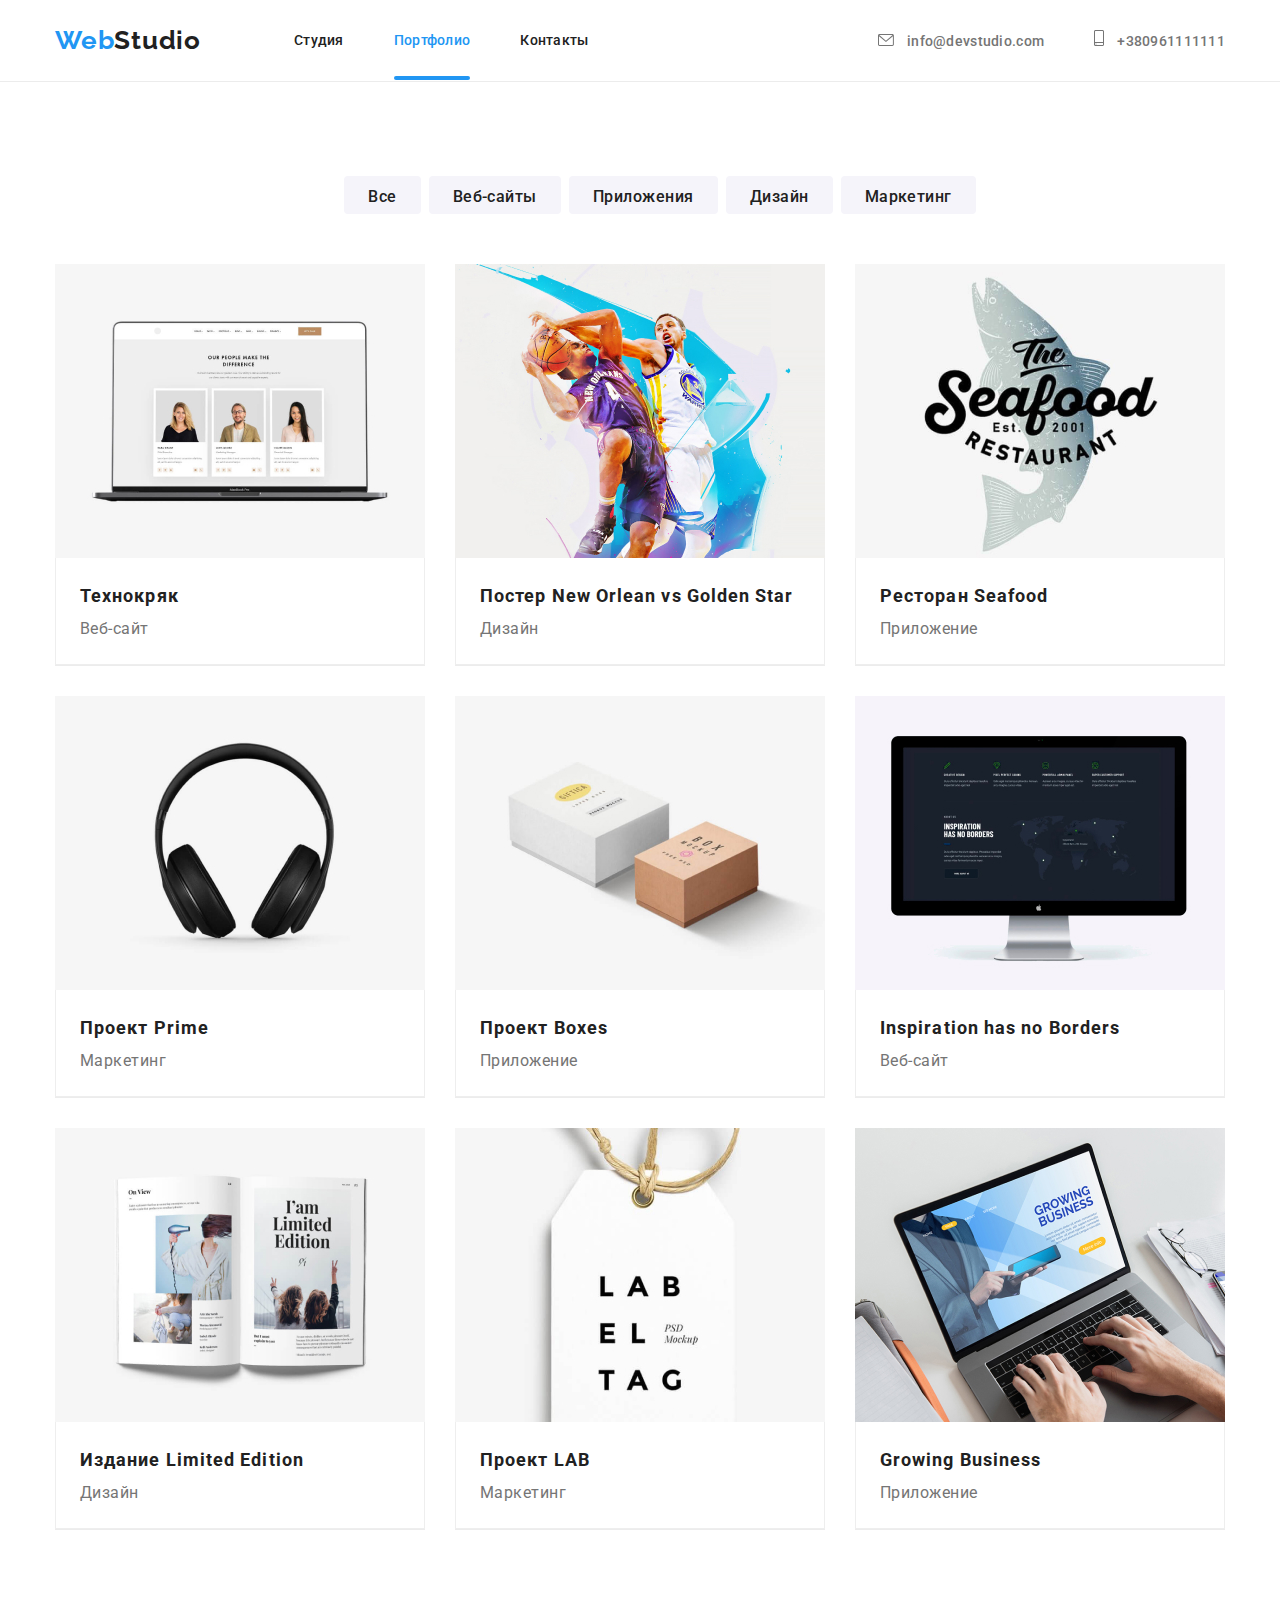
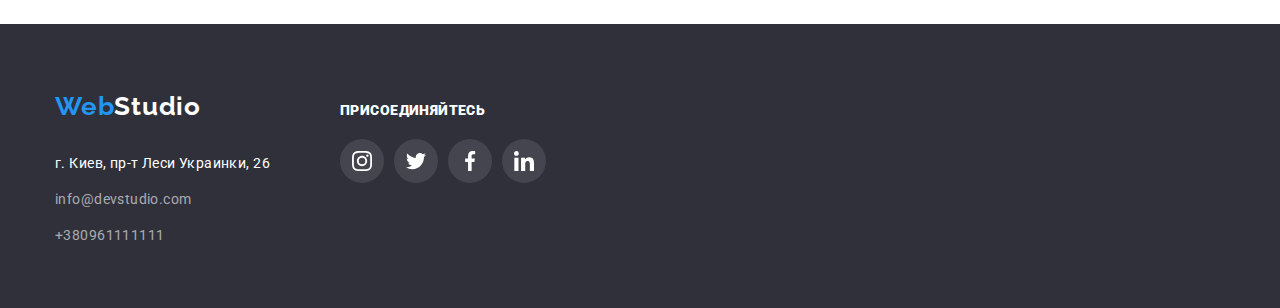
==== portfolio.html @ ef6bd687 "Initial commit" ====
<!DOCTYPE html>
<html lang="ru">
  <head>
    <meta charset="UTF-8" />
    <meta http-equiv="X-UA-Compatible" content="IE=edge" />
    <meta name="viewport" content="width=device-width, initial-scale=1.0" />
    <title>Portfolio</title>
    <!-- Шрифти -->
    <link rel="preconnect" href="https://fonts.googleapis.com" />
    <link rel="preconnect" href="https://fonts.gstatic.com" crossorigin />
    <link
      href="https://fonts.googleapis.com/css2?family=Raleway:wght@400;700&family=Roboto:wght@400;500;700;900&display=swap"
      rel="stylesheet"/>
    <!-- Нормалізатор стилів -->
    <link
      rel="stylesheet"
      href="https://cdnjs.cloudflare.com/ajax/libs/modern-normalize/1.1.0/modern-normalize.min.css"/>
    <!-- Кастомні стилі -->
    <link rel="stylesheet" href="./css/styles.css" />
  </head>

  <body>
    <!-- Секція header -->
    <header class="header-page">
      <div class="container header-container">
        <a
          class="logo"
          href="./index.html"
          aria-label="Посилання на студію"
          lang="en-us"
          >Web<span class="studio">Studio</span></a>
        <!-- Секція Menu nav -->
        <nav>
          <ul class="menu-nav-list list">
            <li class="nav-link">
              <a
                class="first-nav-port item-nav"
                href="./index.html"
                aria-label="Посилання на студию"
                >Студия</a>
            </li>
            <li class="nav-link">
              <a
                class="scnd-nav-port item-nav current-link"
                href="./portfolio.html"
                aria-label="Посилання на Портфолио"
                >Портфолио</a>
            </li>
            <li class="nav-link">
              <a class="thrd-nav-port item-nav" href="/Контакты">Контакты</a>
            </li>
          </ul>
        </nav>
        <!-- Пошта та телефон -->
        <div class="contact-nav">
          <ul class="contact-list">
            <li class="contact-item">
              <a
                class="link-mail contact-link"
                href="mailto:info@devstudio.com">
                <svg class="contact-icon" width="16" height="12">
                  <use href="./images/icons-svg.svg#icon-mail"></use>
                </svg>
                info@devstudio.com</a>
            </li>
            <li class="contact-item">
              <a class="tel-hd contact-link" href="tel:+380961111111">
                <svg class="contact-icon phone-icon" width="10" height="16">
                  <use href="./images/icons-svg.svg#icon-smartphone"></use>
                </svg>
                +380961111111</a>
            </li>
          </ul>
        </div>
      </div>
    </header>
    <main>
      <!-- <h1>Фильтр портфолио</h1> -->
      <section class="section">
        <div class="container">
          <ul class="button-list">
            <li>
              <button class="button-text btn-all" type="button">Все</button>
            </li>
            <li>
              <button class="button-text btn-web" type="button">
                Веб-сайты
              </button>
            </li>
            <li>
              <button class="button-text btn-apps" type="button">
                Приложения
              </button>
            </li>
            <li>
              <button class="button-text btn-dsgn" type="button">Дизайн</button>
            </li>
            <li>
              <button class="button-text btn-mrktng" type="button">
                Маркетинг
              </button>
            </li>
          </ul>
          <!-- Service gallery -->
          <ul class="all-services card-set">
            <li class="services-item card-set-item">
              <div class="portfolio-overlay">
                <img
                  class="portfolio-img"
                  src="./images/portfolio-images/img-1.jpg"
                  alt="Ноутбук"
                  width="370"/>
                <p class="portfolio-desc">
                  Ресурс предлагает комплексные предложения с разным уровнем
                  функционала и сервисов. Все это позволит посетителю получить
                  исчерпывающие сведения о компании или частном лице.
                </p>
              </div>
              <div class="wrap-border">
                <h2 class="name-service">Технокряк</h2>
                <p class="type-service">Веб-сайт</p>
              </div>
            </li>
            <li class="services-item card-set-item">
              <div class="portfolio-overlay">
                <img
                  class="portfolio-img"
                  src="./images/portfolio-images/img-2.jpg"
                  alt="Постер"
                  width="370"/>
                <p class="portfolio-desc">
                  Ресурс предлагает комплексные предложения с разным уровнем
                  функционала и сервисов. Все это позволит посетителю получить
                  исчерпывающие сведения о компании или частном лице.
                </p>
              </div>
              <div class="wrap-border">
                <h2 class="name-service">Постер New Orlean vs Golden Star</h2>
                <p class="type-service">Дизайн</p>
              </div>
            </li>
            <li class="services-item card-set-item">
              <div class="portfolio-overlay">
                <img
                  class="portfolio-img"
                  src="./images/portfolio-images/img-3.jpg"
                  alt="Логотип ресторану"
                  width="370"/>
                <p class="portfolio-desc">
                  Ресурс предлагает комплексные предложения с разным уровнем
                  функционала и сервисов. Все это позволит посетителю получить
                  исчерпывающие сведения о компании или частном лице.
                </p>
              </div>
              <div class="wrap-border">
                <h2 class="name-service">Ресторан Seafood</h2>
                <p class="type-service">Приложение</p>
              </div>
            </li>
            <li class="services-item card-set-item">
              <div class="portfolio-overlay">
                <img
                  class="portfolio-img"
                  src="./images/portfolio-images/img-4.jpg"
                  alt="Навушники"
                  width="370"/>
                <p class="portfolio-desc">
                  Ресурс предлагает комплексные предложения с разным уровнем
                  функционала и сервисов. Все это позволит посетителю получить
                  исчерпывающие сведения о компании или частном лице.
                </p>
              </div>
              <div class="wrap-border">
                <h2 class="name-service">Проект Prime</h2>
                <p class="type-service">Маркетинг</p>
              </div>
            </li>
            <li class="services-item card-set-item">
              <div class="portfolio-overlay">
                <img
                  class="portfolio-img"
                  src="./images/portfolio-images/img-5.jpg"
                  alt="Дві коробки"
                  width="370"/>
                <p class="portfolio-desc">
                  Ресурс предлагает комплексные предложения с разным уровнем
                  функционала и сервисов. Все это позволит посетителю получить
                  исчерпывающие сведения о компании или частном лице.
                </p>
              </div>
              <div class="wrap-border">
                <h2 class="name-service">Проект Boxes</h2>
                <p class="type-service">Приложение</p>
              </div>
            </li>
            <li class="services-item card-set-item">
              <div class="portfolio-overlay">
                <img
                  class="portfolio-img"
                  src="./images/portfolio-images/img-6.jpg"
                  alt="Монітор"
                  width="370"/>
                <p class="portfolio-desc">
                  Ресурс предлагает комплексные предложения с разным уровнем
                  функционала и сервисов. Все это позволит посетителю получить
                  исчерпывающие сведения о компании или частном лице.
                </p>
              </div>
              <div class="wrap-border">
                <h2 class="name-service">Inspiration has no Borders</h2>
                <p class="type-service">Веб-сайт</p>
              </div>
            </li>
            <li class="services-item card-set-item">
              <div class="portfolio-overlay">
                <img
                  class="portfolio-img"
                  src="./images/portfolio-images/img-7.jpg"
                  alt="Відкрита книжка"
                  width="370"/>
                <p class="portfolio-desc">
                  Ресурс предлагает комплексные предложения с разным уровнем
                  функционала и сервисов. Все это позволит посетителю получить
                  исчерпывающие сведения о компании или частном лице.
                </p>
              </div>
              <div class="wrap-border">
                <h2 class="name-service">Издание Limited Edition</h2>
                <p class="type-service">Дизайн</p>
              </div>
            </li>
            <li class="services-item card-set-item">
              <div class="portfolio-overlay">
                <img
                  class="portfolio-img"
                  src="./images/portfolio-images/img-8.jpg"
                  alt="Бірка"
                  width="370"/>
                <p class="portfolio-desc">
                  Ресурс предлагает комплексные предложения с разным уровнем
                  функционала и сервисов. Все это позволит посетителю получить
                  исчерпывающие сведения о компании или частном лице.
                </p>
              </div>
              <div class="wrap-border">
                <h2 class="name-service">Проект LAB</h2>
                <p class="type-service">Маркетинг</p>
              </div>
            </li>
            <li class="services-item card-set-item">
              <div class="portfolio-overlay">
                <img
                  class="portfolio-img"
                  src="./images/portfolio-images/img-9.jpg"
                  alt="Робота за ноутбуком"
                  width="370"/>
                <p class="portfolio-desc">
                  Ресурс предлагает комплексные предложения с разным уровнем
                  функционала и сервисов. Все это позволит посетителю получить
                  исчерпывающие сведения о компании или частном лице.
                </p>
              </div>
              <div class="wrap-border">
                <h2 class="name-service">Growing Business</h2>
                <p class="type-service">Приложение</p>
              </div>
            </li>
          </ul>
        </div>
      </section>
    </main>
    <!--Секция Footer bg-->
    <footer class="footer-back">
      <div class="container footer-list">
        <div>
          <a
            class="logo-footer"
            href="./index.html"
            aria-label="Посилання на студію"
            lang="en-us"
            >Web<span class="studio-white">Studio</span></a>
          <address class="contact-nav">
            <ul class="list ftr-list">
              <li>
                <a
                  class="link-adr-ftr"
                  href="https://goo.gl/maps/piqngm7oDQpEDh6u6"
                  target="_blank"
                  rel="noopener nofollow noreferrer"
                  >г. Киев, пр-т Леси Украинки, 26</a>
              </li>
              <li>
                <a class="link-mail-ftr" href="mailto:info@devstudio.com"
                  >info@devstudio.com</a>
              </li>
              <li>
                <a class="link-ph-ftr" href="tel:+380961111111"
                  >+380961111111</a>
              </li>
            </ul>
          </address>
        </div>
        <div class="call-to-action-box">
          <h2 class="call-to-action-name"><strong>ПРИСОЕДИНЯЙТЕСЬ</strong></h2>
          <ul class="call-to-action-list">
            <li class="call-to-action-item">
              <a
                class="call-to-action-link"
                href=""
                target="_blank"
                rel="noopener noreferrer"
                aria-label="instagram">
                <svg class="social-media-icon" width="20" height="20">
                  <use href="./images/icons-svg.svg#icon-instagram-white"></use>
                </svg>
              </a>
            </li>
            <li class="call-to-action-item">
              <a
                class="call-to-action-link"
                href=""
                target="_blank"
                rel="noopener noreferrer"
                aria-label="instagram">
                <svg class="social-media-icon" width="20" height="20">
                  <use href="./images/icons-svg.svg#icon-twitter-white"></use>
                </svg>
              </a>
            </li>
            <li class="call-to-action-item">
              <a
                class="call-to-action-link"
                href=""
                target="_blank"
                rel="noopener noreferrer"
                aria-label="instagram">
                <svg class="social-media-icon" width="20" height="20">
                  <use href="./images/icons-svg.svg#icon-facebook-white"></use>
                </svg>
              </a>
            </li>
            <li class="call-to-action-item">
              <a
                class="call-to-action-link"
                href=""
                target="_blank"
                rel="noopener noreferrer"
                aria-label="instagram">
                <svg class="social-media-icon" width="20" height="20">
                  <use href="./images/icons-svg.svg#icon-linkedin-white"></use>
                </svg>
              </a>
            </li>
          </ul>
        </div>
      </div>
    </footer>
  </body>
</html>
---- css/styles.css ----
:rootstyle {
    /* text colors */
--main-font: 'Roboto';
--secondary-font: 'Raleway';
    /* colors */
--accent: #2196f3;
--white: #ffffff;
    /* other */
--items: 4;
--indent: 30px;
}

body { 
font-family: var(--main-font), sans-serif;
font-family: 'Roboto', 'Raleway', sans-serif;}

/* Сітка із застосуванням flex-box */

.card-set {
    display: flex;
    flex-wrap: wrap;
    padding: 0;
    list-style: none;
    margin: -15px;
    }
    
.card-set-item {
    flex-basis: calc(100% - ((var(--items)-1) * var(--indent)) / var(--items));
    margin: 15px;
    }

/* reset */
h1, h2, h4, h5, h6, p, ul {
    margin-top: 0;
    margin-bottom: 0; 
}

img {
display: block;
max-width: 100%;
height: auto;
}

h3 {margin-top: 0;   
    margin-bottom: 10px;}

/* common styles start */

.no-scroll {
    overflow: hidden;
}

.container {
    width: 1200px;
    margin-left: auto;
    margin-right: auto;
    padding-left: 15px;
    padding-right: 15px;
}

.list {
    list-style: none;
}

.section {
    padding-top: 94px;
    padding-bottom: 94px;
}

/* header section */
.header-page {
    border-bottom: 1px solid #ECECEC;
}

.menu-nav-list {
display: flex;
align-items: center;
padding: 0;
margin-left: 93px;
}

.header-container {
display: flex;
align-items: center;
}

/* Секція Menu nav */

.nav-link{
margin-right: 50px;
}

.menu-nav-list .nav-link:last-child {
margin-right: 0;
}


.header-page a {
text-decoration: none;
}

.logo {
padding-top: 25px;
padding-bottom: 25px;

font-family: 'Raleway';
font-weight: 700;
font-size: 26px;
line-height: 1.19;
letter-spacing: 0.03em;

color: #2196F3;
}

.studio {color: #212121}

.first-nav {
font-weight: 500;
font-size: 14px;
line-height: 1.14;
letter-spacing: 0.02em;}

.scnd-nav { color: #212121;

font-weight: 500;
font-size: 14px;
line-height: 1.14;
letter-spacing: 0.02em;}

.thrd-nav { color: #212121;

font-weight: 500;
font-size: 14px;
line-height: 1.14;
letter-spacing: 0.02em;}

.current-link { 
    position: relative;
    color: #2196F3;}

.current-link::after {
    content: "";
    position: absolute;
    bottom: 0;
    left: 0;

    width: 100%;
    height: 4px;
    display: inline-block;

    background: #2196F3;
    border-radius: 2px;
}

.item-nav {
    padding-top: 32px;
    padding-bottom: 32px;

    transition: color 250ms cubic-bezier(0.4, 0, 0.2, 1);

}

.item-nav:hover,
.item-nav:focus {
    color: #2196F3;
}

.contact-list {
    display: flex;
}

.contact-link {
padding-top: 32px;
padding-bottom: 32px;  

color: #757575;
font-weight: 500;
font-size: 14px;
line-height: 1.14;
letter-spacing: 0.02em;

transition-property: color, fill;
transition-duration: 250ms;
transition-timing-function: cubic-bezier(0.4, 0, 0.2, 1);
}

.contact-link:focus,
.contact-link:hover {
color: #2196F3;
fill: #2196F3;
} 

.tel-hd {
margin-left: 50px;

font-weight: 500;
font-size: 14px;
line-height: 1.14;
letter-spacing: 0.02em;
color: rgba(117, 117, 117, 1);
}

.contact-nav {
margin-left: auto;}

/* Оформлення іконок пошти і телефону */

.contact-icon {
margin-right: 10px;

fill: #757575;
fill: currentColor;
}


/* Секция hero */

.hero {
padding-top: 200px;
padding-bottom: 200px;
text-align: center;

background-color: rgba(47, 48, 58, 1); 
}

.overlay {
max-width: 1600px;
height: 600px;
margin-left: auto;
margin-right: auto;
background-image: linear-gradient(to bottom, rgba(47, 48, 58, 0.4), rgba(47, 48, 58, 0.4)),
url(../images/background-img.jpg);}

.contact-nav {font-style: normal;
line-height: 1.71;}

h1 {
width: 696px;
margin-right: auto;
margin-left:auto;
    
color: rgba(255, 255, 255, 1);
    
font-weight: 900;
font-size: 44px;
line-height: 1.36;
    
text-align: center;
letter-spacing: 0.06em;
text-transform: uppercase;
margin-bottom: 30px;}

.text-button {

display: inline-block;
padding: 10px 32px;
justify-content: space-around;  

font: var(--main-font);
font-weight: 700;
font-size: 16px;
line-height: 1.88;
letter-spacing: 0.06em;

color: rgba(255, 255, 255, 1);
box-shadow: 0px 4px 4px rgba(0, 0, 0, 0.15);
border-radius: 4px;
border-color: transparent; 

cursor: pointer; 
background-color: rgba(33, 150, 243, 1);

transition-property: background-color;
transition-duration: 250ms;
transition-timing-function: cubic-bezier(0.4, 0, 0.2, 1);

}

.text-button:hover,
.text-button:focus {
background-color: #188CE8; }

/* Модальне вікно */
.backdrop {
    position: fixed;
    top: 0;
    left: 0;
    width: 100%;
    height: 100%;
    z-index: 1000; 

    opacity: 1;
    visibility: visible;
    pointer-events: initial;

    background: rgba(0, 0, 0, 0.2);

    transition: opacity 250ms, visibility 250ms;
    
}

.backdrop.is-hidden {
    opacity: 0;
    visibility: hidden;
    pointer-events: none;
}

.modal {
    position: absolute;
    top: 50%;
    left: 50%;
    transform: translate(-50%, -50%);

    min-width: 528px;
    min-height: 581px;

    background-color: #FFFFFF;
    box-shadow: 0px 1px 3px rgba(0, 0, 0, 0.12), 0px 1px 1px rgba(0, 0, 0, 0.14), 0px 2px 1px rgba(0, 0, 0, 0.2);
    border-radius: 4px;
}

.modal-close-btn {
    position: absolute;
    top: 0;
    right: 0;
    padding: 0;

    margin-top: 8px;
    margin-right: 8px;

    width: 30px;
    height: 30px;
    display: flex;
    align-items: center;
    justify-content: center;

    background: #FFFFFF;
    border: 1px solid rgba(0, 0, 0, 0.1);
    border-radius: 50%;
    cursor: pointer;
    
}

/* Секция property */

.list-property {
    display: flex;
    flex-wrap: wrap;
    padding: 0;
    list-style: none;
    margin: -15px;
    }
    
.element-property {
    width: 270px;
    flex-basis: calc(100% - ((var(--items)-1) * var(--indent)) / var(--items));
    margin: 15px;
    }

.name-property {
    font-size: 14px;
    line-height: 1.14;
    letter-spacing: 0.03em;
    text-transform: uppercase;
    color: rgba(33, 33, 33, 1);  
}

.text-property {
    font-weight: 400;
    font-size: 14px;
    line-height: 1.71;
    
    letter-spacing: 0.03em;
    color: rgba(117, 117, 117, 1);
}

/* Оформлення плашок в секції Property */

.property-item {

    display: flex;
    justify-content: center;
    align-items: center;
    width: 270px;
    height: 120px;

    margin-bottom: 30px;

    background: #F5F4FA;
    border-radius: 4px;
}

/* Секція Чем мы занимаемся */

.team-section {
padding-top: 0;
}

.what-we-do {
font-weight: 700;
font-size: 36px;
line-height: 1.17;
text-align: center;
letter-spacing: 0.03em;

margin-bottom: 50px;

color: rgba(33, 33, 33, 1);
}

.pict-first {
    
background: url(close-up-image-programer-working-his-desk-office_1098-18707.jpg);
mix-blend-mode: normal; }

.pict-scnd {

background: url(web-ui-designers-are-developing-application-smartphones-team-creators-is-working-interface-mobile-phones_8119-2713.jpg);
}

.pict-thrd {

background: url(creative-artist-web-design-with-working-colour-selection-graphic-tablet_35674-1119.jpg);
}

.img-what-do {
display: flex;
padding: 0;
}

.pic-what-do {
position: relative;

flex-basis: calc((100% - var(--indent) * var(--items)) / var(--items));
margin-right: 30px;
}

.pic-what-do:last-child {
margin-right: 0;
}

.desc {
    position: absolute;
    bottom: 0;
    left: 0;

    font-weight: 700;
    font-size: 14px;
    line-height: 1.14;
    text-align: center;
    letter-spacing: 0.03em;
    text-transform: uppercase;

    background-color: rgba(47, 48, 58, 0.8);
    color: #FFFFFF;
}

.first-text {
    padding: 27px 82px;
}

.scnd-text {
    padding: 27px 85px;
}

.thrd-text {
    padding: 27px 90px;
}

/* Секція Наша команда */

.team {
    margin-bottom: 50px;
}

.sect-team {background-color: rgba(245, 244, 250, 1);}

.team {    
font-weight: 700;
font-size: 36px;
line-height: 1.17;
text-align: center;
letter-spacing: 0.03em;
color: #212121;
} 

.wrap {
padding-top: 30px;
padding-bottom: 30px;
width: 270px;

background: #FFFFFF;
box-shadow: 0px 1px 3px rgba(0, 0, 0, 0.12), 0px 1px 1px rgba(0, 0, 0, 0.14), 0px 2px 1px rgba(0, 0, 0, 0.2);
border-radius: 0px 0px 4px 4px;
}

.team-list {
display: flex;
padding-left: 0;
margin-right: 30px;
}

.team-icon {
margin-right: 30px;
}

.team-icon:last-child {
margin-right: 0;
}

.team-position {
margin-bottom: 16px;
}

.employee-first {
background: url(4853.jpg);
border-radius: 0px;}

.name-ihor {
font-weight: 500;
font-size: 16px;
line-height: 1.19;

text-align: center;
letter-spacing: 0.03em;
color: rgba(33, 33, 33, 1);
}

.designer{    
font-weight: 400;
font-size: 16px;
line-height: 1.19;
    
text-align: center;
letter-spacing: 0.03em;
color: rgba(117, 117, 117, 1);
}

.employee-scnd {
background: url(5844.jpg);
border-radius: 0px;}

.name-olha{        
font-weight: 500;
font-size: 16px;
line-height: 1.19;
        
text-align: center;
letter-spacing: 0.03em;
color: rgba(33, 33, 33, 1);
}

.developer{        
font-weight: 400;
font-size: 16px;
line-height: 1.19;
        
text-align: center;
letter-spacing: 0.03em;
color: rgba(117, 117, 117, 1);
}

.employee-thrd {
background: url(16166.jpg);
border-radius: 0px;}

.name-nick {
font-weight: 500;
font-size: 16px;
line-height: 1.19;
        
text-align: center;
letter-spacing: 0.03em;
color: rgba(33, 33, 33, 1);
}
        
.marketing{        
font-weight: 400;
font-size: 16px;
line-height: 1.19;
        
text-align: center;
letter-spacing: 0.03em;
color: rgba(117, 117, 117, 1);
}

.employee-fourth {    
background: url(2968.jpg);
border-radius: 0px;}

.name-michael {
font-weight: 500;
font-size: 16px;
line-height: 1.19;

text-align: center;
letter-spacing: 0.03em;
color: rgba(33, 33, 33, 1);
}

.ui-Designer {
font-weight: 400;
font-size: 16px;
line-height: 1.19;

text-align: center;
letter-spacing: 0.03em;
color: rgba(117, 117, 117, 1);
}

/* Оформлення іконок */

.social-media-list {
display: flex;
justify-content: center;
padding-left: 0;

}

.social-media-link {
display: flex;
align-items: center;
justify-content: center;
height: 44px;
width: 44px;

background-color: #FFFFFF;
border-radius: 50%;

fill: rgba(175, 177, 184, 1);

transition-property: fill, background-color;
transition-duration: 250ms;
transition-timing-function: cubic-bezier(0.4, 0, 0.2, 1);

}

.social-media-link:hover,
.social-media-link:focus {
fill: rgba(255, 255, 255, 1);
background-color: #2196F3;
} 

.social-media-list .social-media-item + .social-media-item {
margin-left: 10px;
}

/* Секція Постоянные клиенты */

.clients {
margin-bottom: 50px;

font-weight: 700;
font-size: 36px;
line-height: 1.17;
text-align: center;
letter-spacing: 0.03em;

}

/* Оформлення логотипів постійних клієнтів */

.client-list {
    display: flex;
    justify-content: center;
    justify-content: center; 
    padding: 0;
}


.client-link {
    display: flex;
    align-items: center;
    justify-content: center; 
    padding: 16px 32px;
    
    fill: #AFB1B8;
    border: 1px solid #AFB1B8;
    border-radius: 4px;

    transition-property: border-color, fill;
    transition-duration: 250ms;
    transition-timing-function: cubic-bezier(0.4, 0, 0.2, 1);

}

.client-link:hover,
.client-link:focus {
fill: rgba(33, 150, 243, 1);
border-color: rgba(33, 150, 243, 1);
}

.client-item {
background-color: #FFFFFF;
min-width: 170px;
min-height: 92px;
}

.client-item + .client-item {
margin-left: 30px;
}

/* Секция Footer bg */

.footer-back a {
text-decoration: none;
line-height: 1.71;}

.logo-footer {
display: inline-block;
margin-bottom: 20px;

font-family: 'Raleway';
font-weight: 700;
font-size: 26px;
line-height: 1.19;
letter-spacing: 0.03em;

color: #2196F3;
}

.ftr-list {
padding-left: 0;
}

.studio-white {color: white;} 

.link-adr-ftr {
display: inline-block;
margin-bottom: 9px;

font-weight: 400;
font-size: 14px;
letter-spacing: 0.03em;
color: rgba(255, 255, 255, 1);
}

.link-mail-ftr {
display: inline-block;
margin-bottom: 9px;

font-weight: 400;
font-size: 14px;
line-height: 1.71;
letter-spacing: 0.03em;
color: rgba(255, 255, 255, 0.6);
}

.link-ph-ftr {
font-weight: 400;
font-size: 14px;
line-height: 1.71;

letter-spacing: 0.03em;
color: rgba(255, 255, 255, 0.6);
}

.footer-back {
padding-top: 60px;
padding-bottom: 60px;
background-color: rgba(47, 48, 58, 1);
}

.footer-list {
    display: flex;
    align-items: baseline;
}

.call-to-action-box {
    margin-left: 70px;
}

.call-to-action-name {
font-size: 14px;
line-height: 1.14;
letter-spacing: 0.03em;
text-transform: uppercase;

color: #FFFFFF;
}

/* Оформлення іконок в footer */

.call-to-action-list {
padding: 0;
margin-top: 20px;
display: flex;
justify-content: center; 
}

.call-to-action-link {
    display: flex;
    align-items: center;
    justify-content: center;
    height: 44px;
    width: 44px;

    background-color: rgba(255, 255, 255, 0.1);
    border-radius: 50%;

    transition-property: background-color;
    transition-duration: 250ms;
    transition-timing-function: cubic-bezier(0.4, 0, 0.2, 1);
}

.call-to-action-link:hover,
.call-to-action-link:focus {
    background-color: #2196F3;
}
    
.call-to-action-item + .call-to-action-item {
margin-left: 10px;
}

/* Portfolio page */

ul {list-style: none;}

/* Секція header */

.first-nav-port {
font-weight: 500;
font-size: 14px;
line-height: 1.14;
letter-spacing: 0.02em;
color: #212121;
}

.scnd-nav-port {
font-weight: 500;
font-size: 14px;
line-height: 1.14;
letter-spacing: 0.02em;
color: #2196F3;
}

.thrd-nav-port {
font-weight: 500;
font-size: 14px;
line-height: 1.14;
letter-spacing: 0.02em;
color: #212121;
}

/* Фильтр портфолио */

.button-text {
display: inline-block;
height: 38px;
padding: 6px 22px;
justify-content: space-between; 
margin-right: 8px;

font: var(--main-font); 
font-weight: 500;
font-size: 16px;
line-height: 1.62;
letter-spacing: 0.03em;

border-radius: 4px;
border-color: transparent;
color: #212121;
background: #F5F4FA;
cursor: pointer; 

transition-property: color, background-color, box-shadow;
transition-duration: 250ms;
transition-timing-function: cubic-bezier(0.4, 0, 0.2, 1);
}

.btn-mrktng {
margin-right: 0px;
} 

.button-text:hover,
.button-text:focus {
color: #FFFFFF; 
background: #2196F3;
box-shadow: 0px 3px 1px rgba(0, 0, 0, 0.1), 0px 1px 2px rgba(0, 0, 0, 0.08), 0px 2px 2px rgba(0, 0, 0, 0.12); 
}

.btn-all {
min-width: 73px;
}

.btn-web {
min-width: 128px;
}

.btn-apps {
min-width: 145px;
}

.btn-dsgn {
min-width: 103px;
}

.btn-mrktng {
min-width: 130px;
}

.button-list {
margin-bottom: 50px;
display: flex;
justify-content: center;
}

/* Service gallery */

.all-services {
--items: 3;
}

.name-service {font-weight: 700;
font-size: 18px;
line-height: 2;
letter-spacing: 0.06em;
    
color: #212121;
}

.type-service { font-weight: 400;
    font-size: 16px;
    line-height: 1.88;
    letter-spacing: 0.03em;
    
    color: #757575;
} 

.wrap-border {
    background: #FFFFFF;
    border: 1px solid #EEEEEE;
    border-top: transparent;
    width: 370px;
    padding: 20px 24px;
}

.services-item {
    width: 370px;

    border-bottom: 1px solid #ECECEC;
    box-sizing: border-box;

    transition-property: background-color, box-shadow;
    transition-duration: 250ms;
    transition-timing-function: cubic-bezier(0.4, 0, 0.2, 1);
}

.services-item:hover,
.services-item:focus {
    background-color: rgba(33, 150, 243, 0.9);
    box-shadow: 0px 1px 1px rgba(0, 0, 0, 0.12), 0px 4px 4px rgba(0, 0, 0, 0.06), 1px 4px 6px rgba(0, 0, 0, 0.16); 
}

/* Portfolio оверлей */

.portfolio-overlay {
    position: relative; 
    overflow: hidden;
}

.portfolio-desc {
    position: absolute;
    top: 0;
    left: 0;

    display: flex;
    justify-content: center;
    align-items: center; 
    text-align: left;
    margin: 0;
    padding: 63px 24px;
    width: 100%;
    height: 100%;

    font-weight: 400;
    font-size: 18px;
    line-height: 1.56;
    letter-spacing: 0.03em;

    color: #FFFFFF;
    background-color: rgba(33, 150, 243, 0.9);

    transform: translateY(100%);

    transition-property: transform;
    transition-duration: 250ms;
    transition-timing-function: cubic-bezier(0.4, 0, 0.2, 1);
}

.services-item:hover .portfolio-desc,
.services-item:focus .portfolio-desc {
    transform: translateY(0%);
    }

 .portfolio-img {
    display: block;
    max-width: 100%;
    height: auto;
}
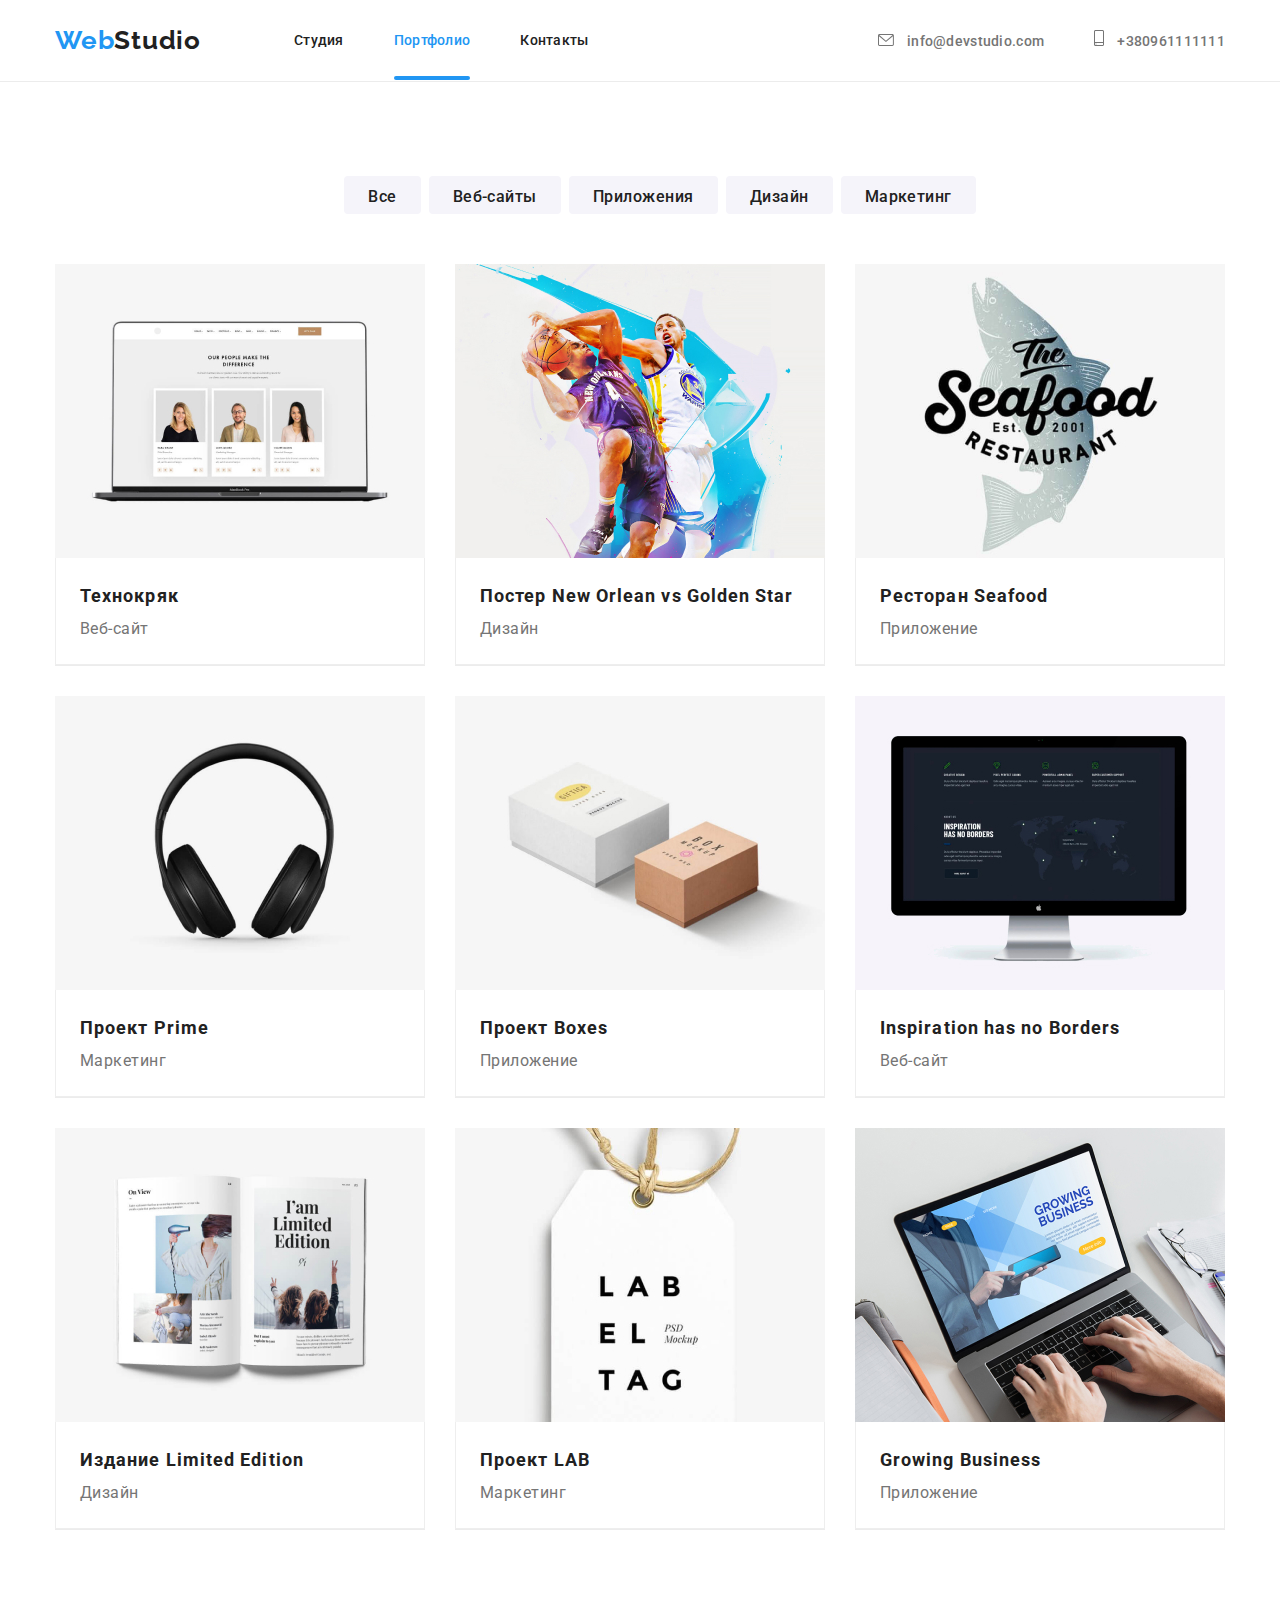
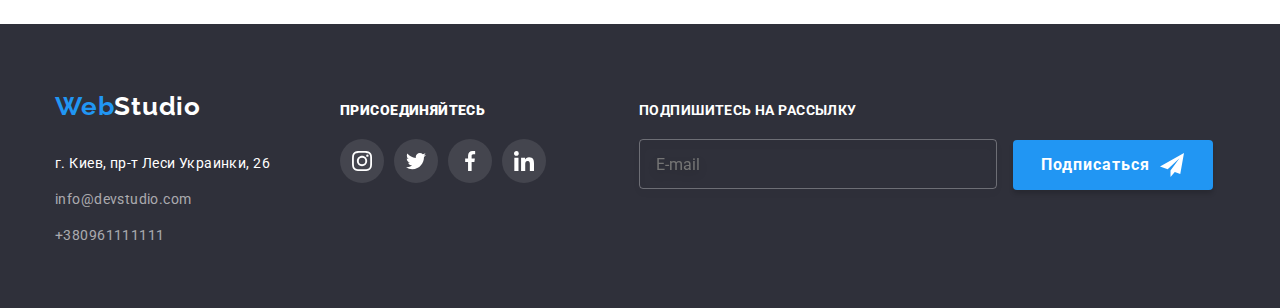
==== commit 92cfb015: "Додає форму в Footer на сторінках Портфоліо та Студія" ====
--- a/portfolio.html
+++ b/portfolio.html
@@ -300,6 +300,7 @@
             </ul>
           </address>
         </div>
+        <!-- Footer social media icons -->
         <div class="call-to-action-box">
           <h2 class="call-to-action-name"><strong>ПРИСОЕДИНЯЙТЕСЬ</strong></h2>
           <ul class="call-to-action-list">
@@ -353,6 +354,24 @@
             </li>
           </ul>
         </div>
+        <!-- Footer form -->
+        <div class="follow-form-box">
+          <strong class="follow-form-text">Подпишитесь на рассылку</strong>
+          <form name="follow-form">
+            <label>
+              <input 
+              class="follow-form-field" 
+              type="email" 
+              name="user-email"
+              placeholder="E-mail"/>
+            </label>
+            <button class="follow-form-bth" type="submit">Подписаться
+              <svg class="follow-icon" width="24" height="24">
+                <use href="./images/icons-svg.svg#icon-telegram"></use>
+              </svg>
+            </button>
+          </form>
+        </div>
       </div>
     </footer>
   </body>
--- a/css/styles.css
+++ b/css/styles.css
@@ -311,8 +311,8 @@
     left: 50%;
     transform: translate(-50%, -50%);
 
-    min-width: 528px;
-    min-height: 581px;
+    width: 528px;
+    height: 581px;
 
     background-color: #FFFFFF;
     box-shadow: 0px 1px 3px rgba(0, 0, 0, 0.12), 0px 1px 1px rgba(0, 0, 0, 0.14), 0px 2px 1px rgba(0, 0, 0, 0.2);
@@ -338,8 +338,70 @@
     border: 1px solid rgba(0, 0, 0, 0.1);
     border-radius: 50%;
     cursor: pointer;
-    
-}
+}
+
+/* Форма */
+
+.form-call-action {
+    font-size: 20px;
+    line-height: 1.15;
+    text-align: center;
+    letter-spacing: 0.03em;
+}
+
+.order-form {
+
+    display: flex;
+    flex-direction: column;
+    padding: 40px;
+
+}
+
+textarea {
+    box-sizing: content-box;
+    padding: 0;
+
+    width: 448px;
+    height: 120px;
+    resize: none;
+
+    border: 1px solid rgba(33, 33, 33, 0.2);
+    border-radius: 4px;
+}
+
+
+
+.label-comment {
+    width: 448px;
+    height: 138px;
+} 
+
+.btn-form {
+    width: 200px;
+    height: 50px;
+
+    font-weight: 700;
+    font-size: 16px;
+    line-height: 1.88;
+
+    cursor: pointer;
+    border-radius: 4px;
+    border-color: transparent;
+    background-color: #2196F3;
+    box-shadow: 0px 4px 4px rgba(0, 0, 0, 0.15);
+
+    color: #FFFFFF;
+
+    transition: background-color 250ms cubic-bezier(0.4, 0, 0.2, 1);
+
+}
+
+.btn-form:hover,
+.btn-form:focus {
+    background-color: #188CE8;
+}
+
+
 
 /* Секция property */
 
@@ -810,6 +872,69 @@
     
 .call-to-action-item + .call-to-action-item {
 margin-left: 10px;
+}
+
+/* Оформлення форми в Footer */
+
+.follow-form-box {
+    margin-left: 93px;
+}
+
+.follow-form-text {
+    display: inline-block;
+    margin-bottom: 20px;
+
+    font-size: 14px;
+    line-height: 1.14;
+    letter-spacing: 0.03em;
+    text-transform: uppercase;
+
+    color: #FFFFFF;
+}
+
+.follow-form-field {
+    display: inline-flex;
+    margin-right: 12px;
+    padding: 15px 16px;
+    box-sizing: border-box;
+
+    width: 358px;
+    height: 50px;
+
+    border: 1px solid rgba(255, 255, 255, 0.3);
+    filter: drop-shadow(0px 4px 4px rgba(0, 0, 0, 0.15));
+    border-radius: 4px;
+
+    background-color: rgba(33, 150, 243, 0);
+}
+
+.follow-form-bth {
+
+    display: inline-flex;
+    align-items: center;
+    text-align: center;
+
+    padding: 13px 28px;
+    width: 200px;
+    height: 50px;
+
+    font-weight: 700;
+    font-size: 16px;
+    line-height: 1.88;
+    letter-spacing: 0.06em;
+
+    cursor: pointer;
+
+    background-color: #2196F3;
+    box-shadow: 0px 4px 4px rgba(0, 0, 0, 0.15);
+    border: none;
+    border-radius: 4px;
+    color: #FFFFFF;
+
+}
+
+.follow-icon {
+    margin-left: 10px;
 }
 
 /* Portfolio page */
